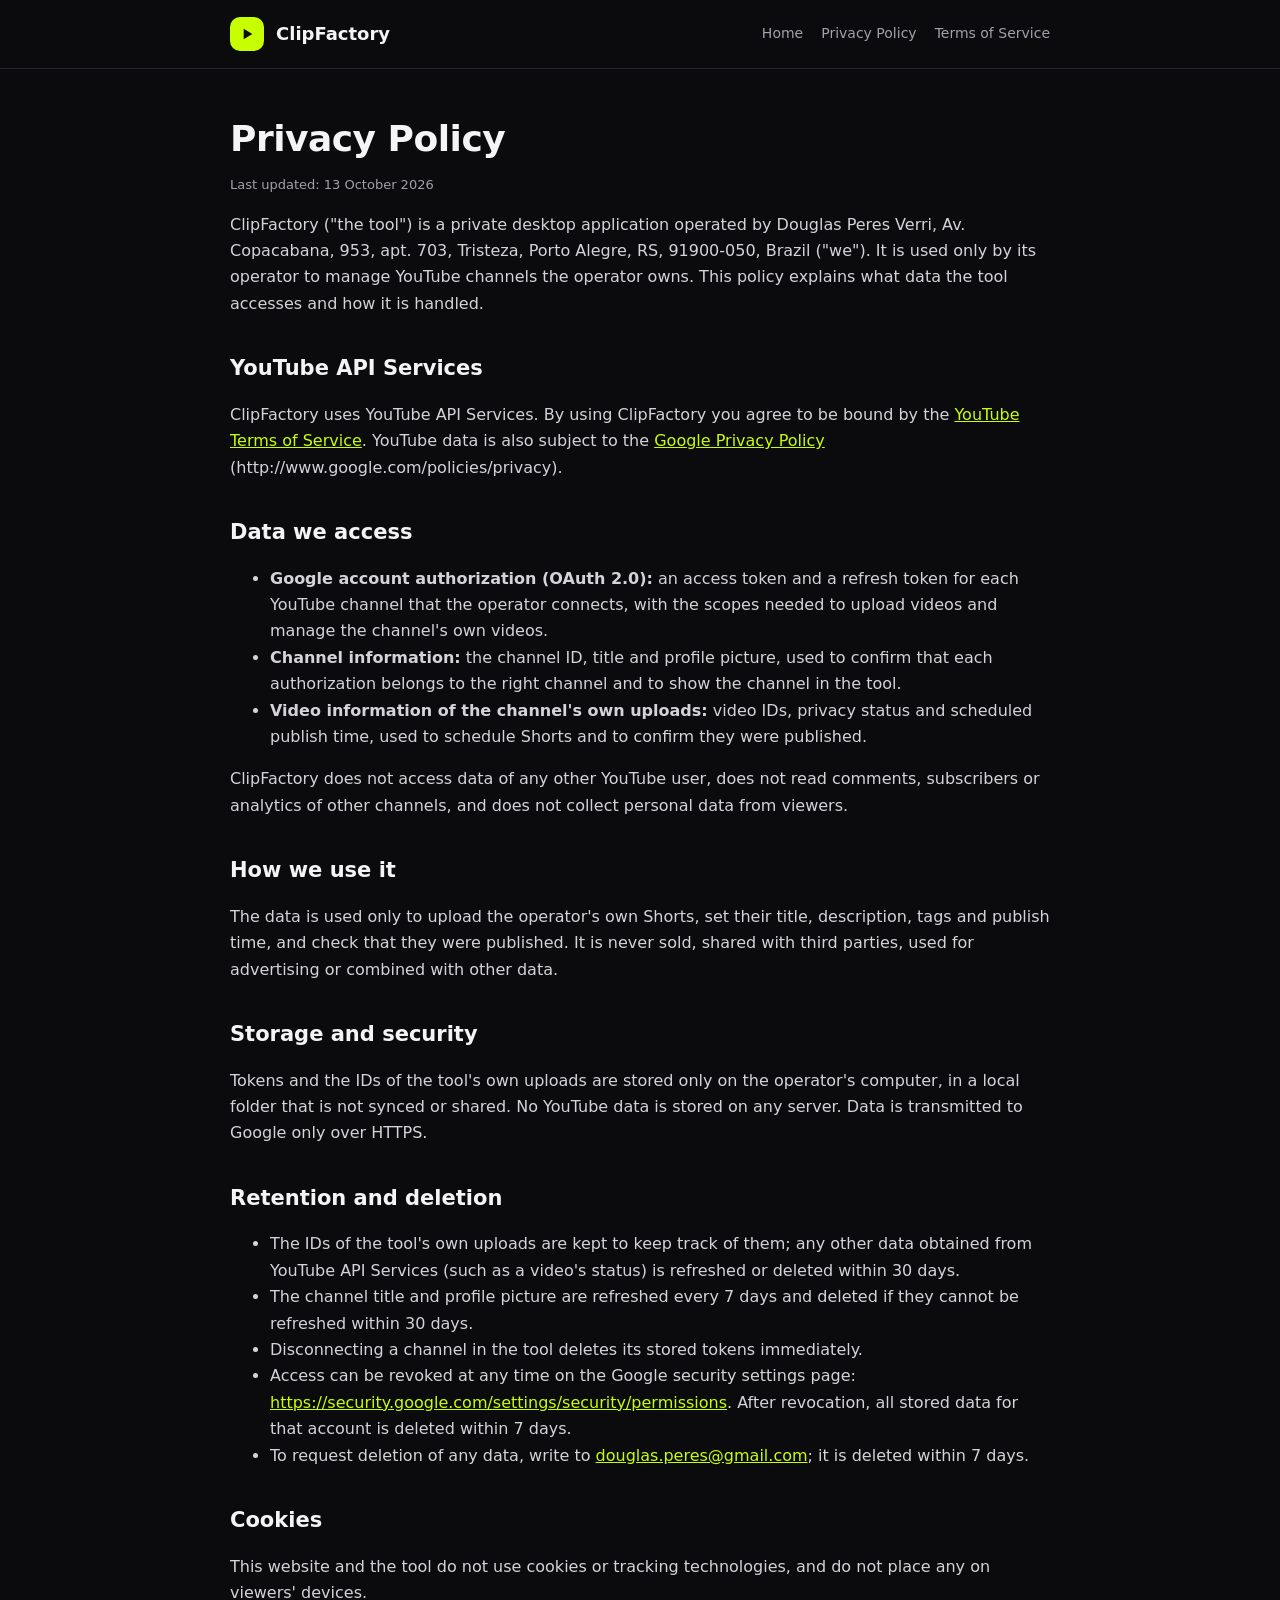
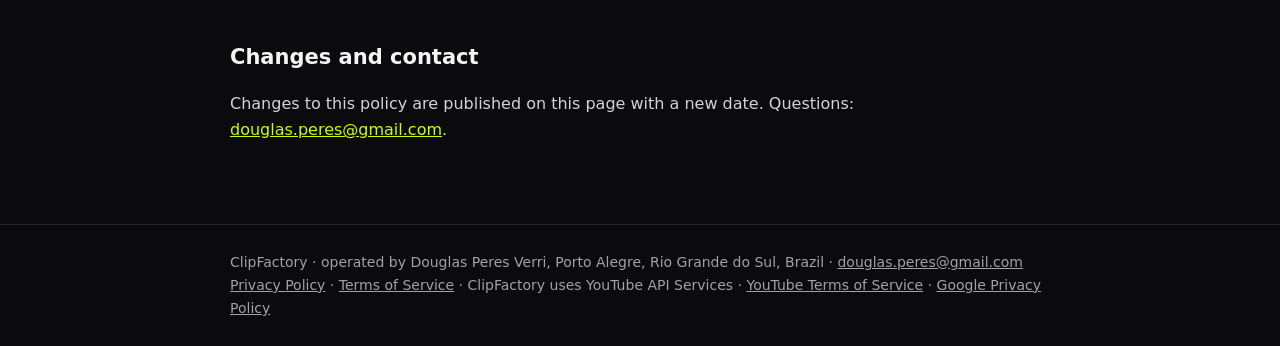
==== privacy.html @ 7c44194a "ClipFactory public site (homepage, privacy policy, terms)" ====
<!doctype html>
<html lang="en">
<head>
<meta charset="utf-8">
<meta name="viewport" content="width=device-width, initial-scale=1">
<title>Privacy Policy · ClipFactory</title>
<link rel="stylesheet" href="style.css">
</head>
<body>
<header><div class="wrap">
  <span class="logo"><svg width="16" height="16" viewBox="0 0 24 24"><path d="M7 4l13 8-13 8z" fill="#0b0d00"/></svg></span>
  <a class="brand" href="index.html">ClipFactory</a>
  <nav><a href="index.html">Home</a><a href="privacy.html">Privacy Policy</a><a href="terms.html">Terms of Service</a></nav>
</div></header>

<main><div class="wrap">
<h1>Privacy Policy</h1>
<p class="badge">Last updated: 13 October 2026</p>
<p>ClipFactory ("the tool") is a private desktop application operated by Douglas Peres Verri, Av. Copacabana, 953, apt. 703, Tristeza, Porto Alegre, RS, 91900-050, Brazil ("we"). It is used only by its
operator to manage YouTube channels the operator owns. This policy explains what data the tool accesses and how it is
handled.</p>

<h2>YouTube API Services</h2>
<p>ClipFactory uses YouTube API Services. By using ClipFactory you agree to be bound by the
<a href="https://www.youtube.com/t/terms">YouTube Terms of Service</a>. YouTube data is also subject to the
<a href="https://policies.google.com/privacy">Google Privacy Policy</a> (http://www.google.com/policies/privacy).</p>

<h2>Data we access</h2>
<ul>
  <li><b>Google account authorization (OAuth 2.0):</b> an access token and a refresh token for each YouTube channel that
  the operator connects, with the scopes needed to upload videos and manage the channel's own videos.</li>
  <li><b>Channel information:</b> the channel ID, title and profile picture, used to confirm that each authorization belongs
  to the right channel and to show the channel in the tool.</li>
  <li><b>Video information of the channel's own uploads:</b> video IDs, privacy status and scheduled publish time, used to
  schedule Shorts and to confirm they were published.</li>
</ul>
<p>ClipFactory does not access data of any other YouTube user, does not read comments, subscribers or analytics of other
channels, and does not collect personal data from viewers.</p>

<h2>How we use it</h2>
<p>The data is used only to upload the operator's own Shorts, set their title, description, tags and publish time, and check
that they were published. It is never sold, shared with third parties, used for advertising or combined with other data.</p>

<h2>Storage and security</h2>
<p>Tokens and the IDs of the tool's own uploads are stored only on the operator's computer, in a local folder that is not
synced or shared. No YouTube data is stored on any server. Data is transmitted to Google only over HTTPS.</p>

<h2>Retention and deletion</h2>
<ul>
  <li>The IDs of the tool's own uploads are kept to keep track of them; any other data obtained from YouTube API Services
  (such as a video's status) is refreshed or deleted within 30 days.</li>
  <li>The channel title and profile picture are refreshed every 7 days and deleted if they cannot be refreshed within
  30 days.</li>
  <li>Disconnecting a channel in the tool deletes its stored tokens immediately.</li>
  <li>Access can be revoked at any time on the Google security settings page:
  <a href="https://security.google.com/settings/security/permissions">https://security.google.com/settings/security/permissions</a>.
  After revocation, all stored data for that account is deleted within 7 days.</li>
  <li>To request deletion of any data, write to <a href="mailto:douglas.peres@gmail.com">douglas.peres@gmail.com</a>; it is deleted within 7 days.</li>
</ul>

<h2>Cookies</h2>
<p>This website and the tool do not use cookies or tracking technologies, and do not place any on viewers' devices.</p>

<h2>Changes and contact</h2>
<p>Changes to this policy are published on this page with a new date. Questions: <a href="mailto:douglas.peres@gmail.com">douglas.peres@gmail.com</a>.</p>
</div></main>
<footer><div class="wrap">
  ClipFactory · operated by Douglas Peres Verri, Porto Alegre, Rio Grande do Sul, Brazil · <a href="mailto:douglas.peres@gmail.com">douglas.peres@gmail.com</a><br>
  <a href="privacy.html">Privacy Policy</a> · <a href="terms.html">Terms of Service</a> · ClipFactory uses YouTube API Services ·
  <a href="https://www.youtube.com/t/terms">YouTube Terms of Service</a> · <a href="https://policies.google.com/privacy">Google Privacy Policy</a>
</div></footer>

</body>
</html>
---- style.css ----
:root { --bg: #0b0b0e; --surface: #141418; --line: #26262d; --text: #f4f4f5; --text2: #a1a1aa; --acc: #c8ff00; --yt: #ff0033; }
* { box-sizing: border-box; }
body { margin: 0; background: var(--bg); color: var(--text); font: 16px/1.65 system-ui, -apple-system, "Segoe UI", Roboto, sans-serif; }
a { color: var(--acc); }
.wrap { max-width: 860px; margin: 0 auto; padding: 0 20px; }
header { border-bottom: 1px solid var(--line); }
header .wrap { display: flex; align-items: center; gap: 12px; height: 68px; }
.logo { width: 34px; height: 34px; border-radius: 10px; background: var(--acc); display: grid; place-items: center; }
.brand { font-weight: 700; font-size: 18px; color: var(--text); text-decoration: none; }
nav { margin-left: auto; display: flex; gap: 18px; font-size: 14px; }
nav a { color: var(--text2); text-decoration: none; } nav a:hover { color: var(--text); }
main { padding: 48px 0 64px; }
h1 { font-size: 36px; line-height: 1.2; margin: 0 0 14px; letter-spacing: -.5px; }
h2 { font-size: 21px; margin: 34px 0 8px; }
p, li { color: #d4d4d8; }
.lead { font-size: 19px; color: var(--text2); max-width: 680px; }
.card { background: var(--surface); border: 1px solid var(--line); border-radius: 16px; padding: 22px 24px; margin-top: 26px; }
.yt { display: inline-flex; align-items: center; gap: 10px; font-weight: 600; }
.badge { font-size: 13px; color: var(--text2); }
footer { border-top: 1px solid var(--line); padding: 26px 0; font-size: 14px; color: var(--text2); }
footer a { color: var(--text2); }
.grid { display: grid; grid-template-columns: repeat(auto-fit, minmax(220px, 1fr)); gap: 14px; margin-top: 18px; }
.grid .card { margin: 0; }
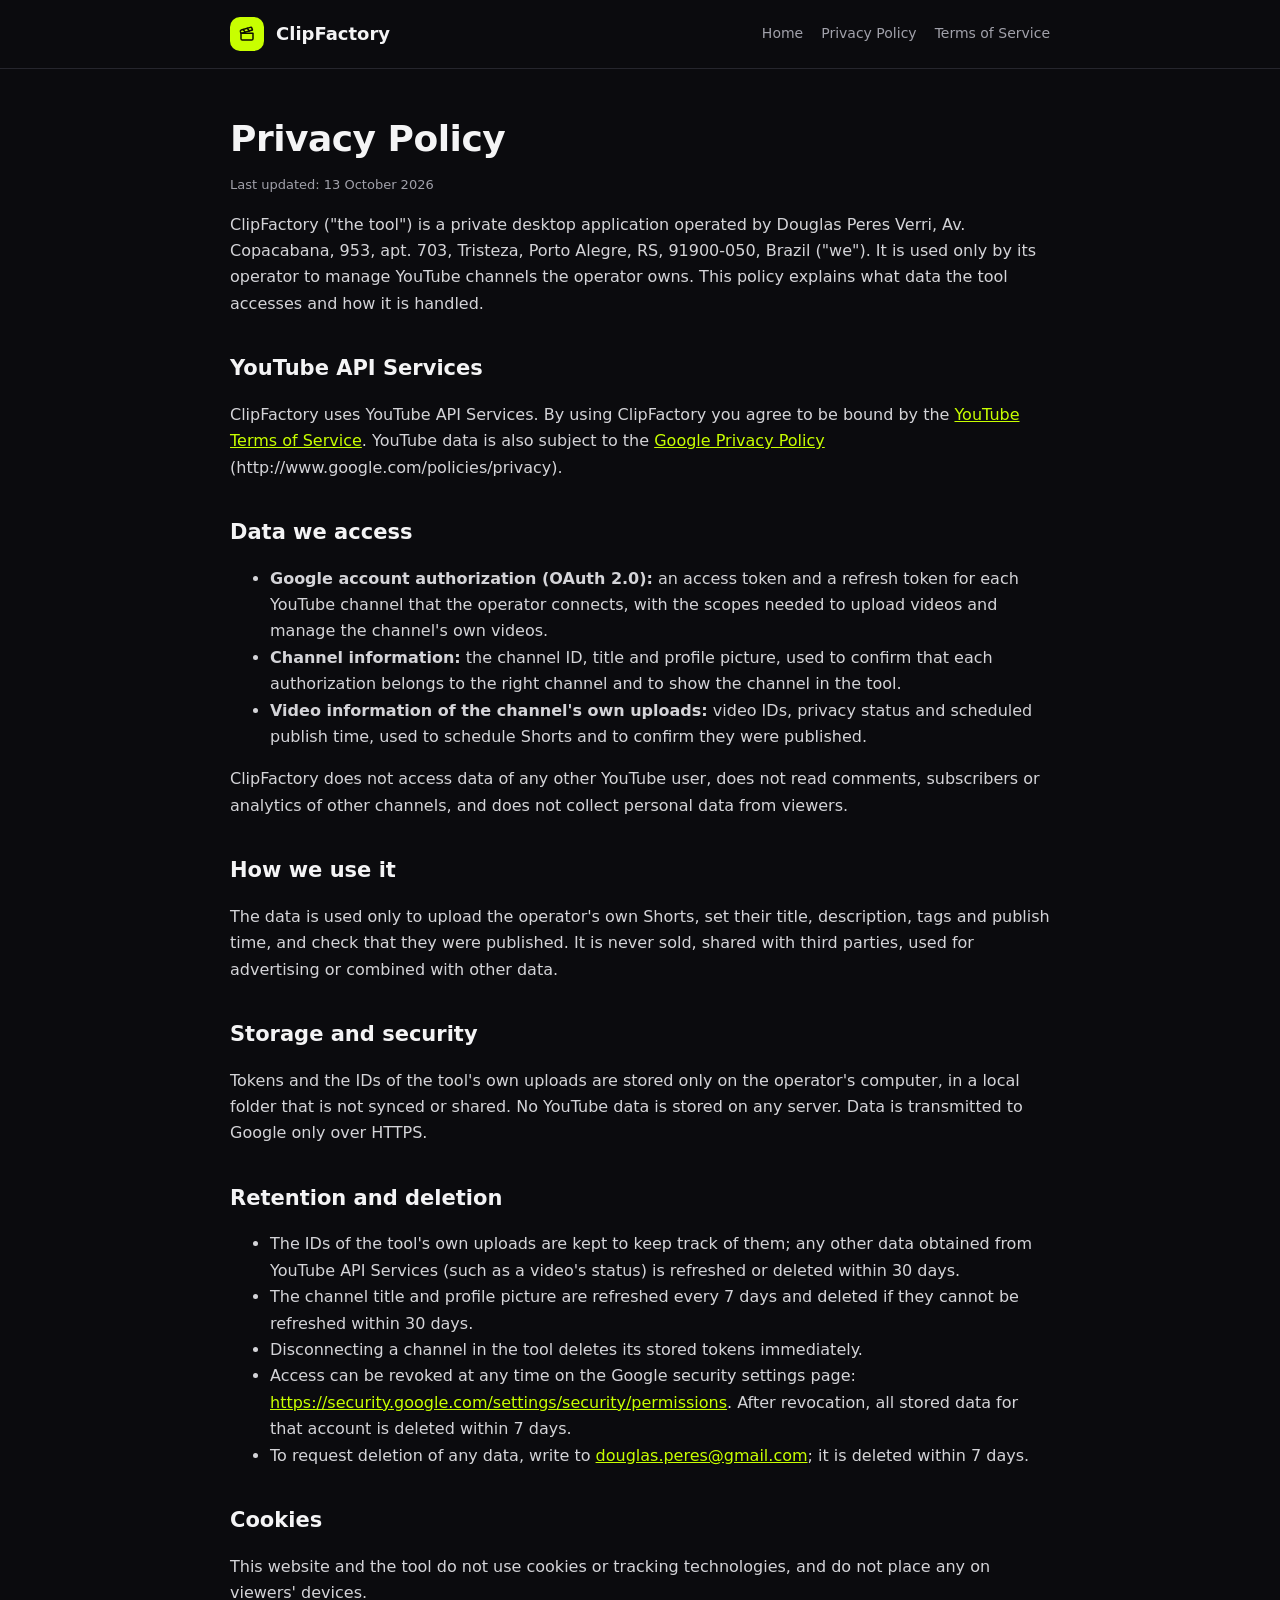
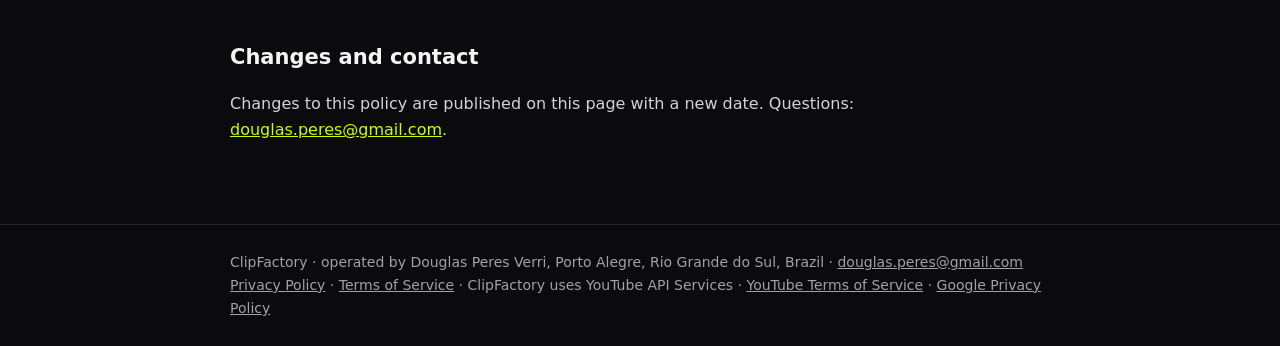
==== commit b9a17caa: "Generic logo; privacy policy: channel data refresh" ====
--- a/privacy.html
+++ b/privacy.html
@@ -8,7 +8,7 @@
 </head>
 <body>
 <header><div class="wrap">
-  <span class="logo"><svg width="16" height="16" viewBox="0 0 24 24"><path d="M7 4l13 8-13 8z" fill="#0b0d00"/></svg></span>
+  <span class="logo"><svg width="16" height="16" viewBox="0 0 24 24" fill="none" stroke="#0b0d00" stroke-width="2.2" stroke-linecap="round" stroke-linejoin="round"><path d="M20.2 6 3 11l-.9-2.4c-.3-1.1.3-2.2 1.3-2.5l13.5-4c1.1-.3 2.2.3 2.5 1.3Z"/><path d="m6.2 5.3 3.1 3.9"/><path d="m12.4 3.4 3.1 4"/><path d="M3 11h18v8a2 2 0 0 1-2 2H5a2 2 0 0 1-2-2Z"/></svg></span>
   <a class="brand" href="index.html">ClipFactory</a>
   <nav><a href="index.html">Home</a><a href="privacy.html">Privacy Policy</a><a href="terms.html">Terms of Service</a></nav>
 </div></header>
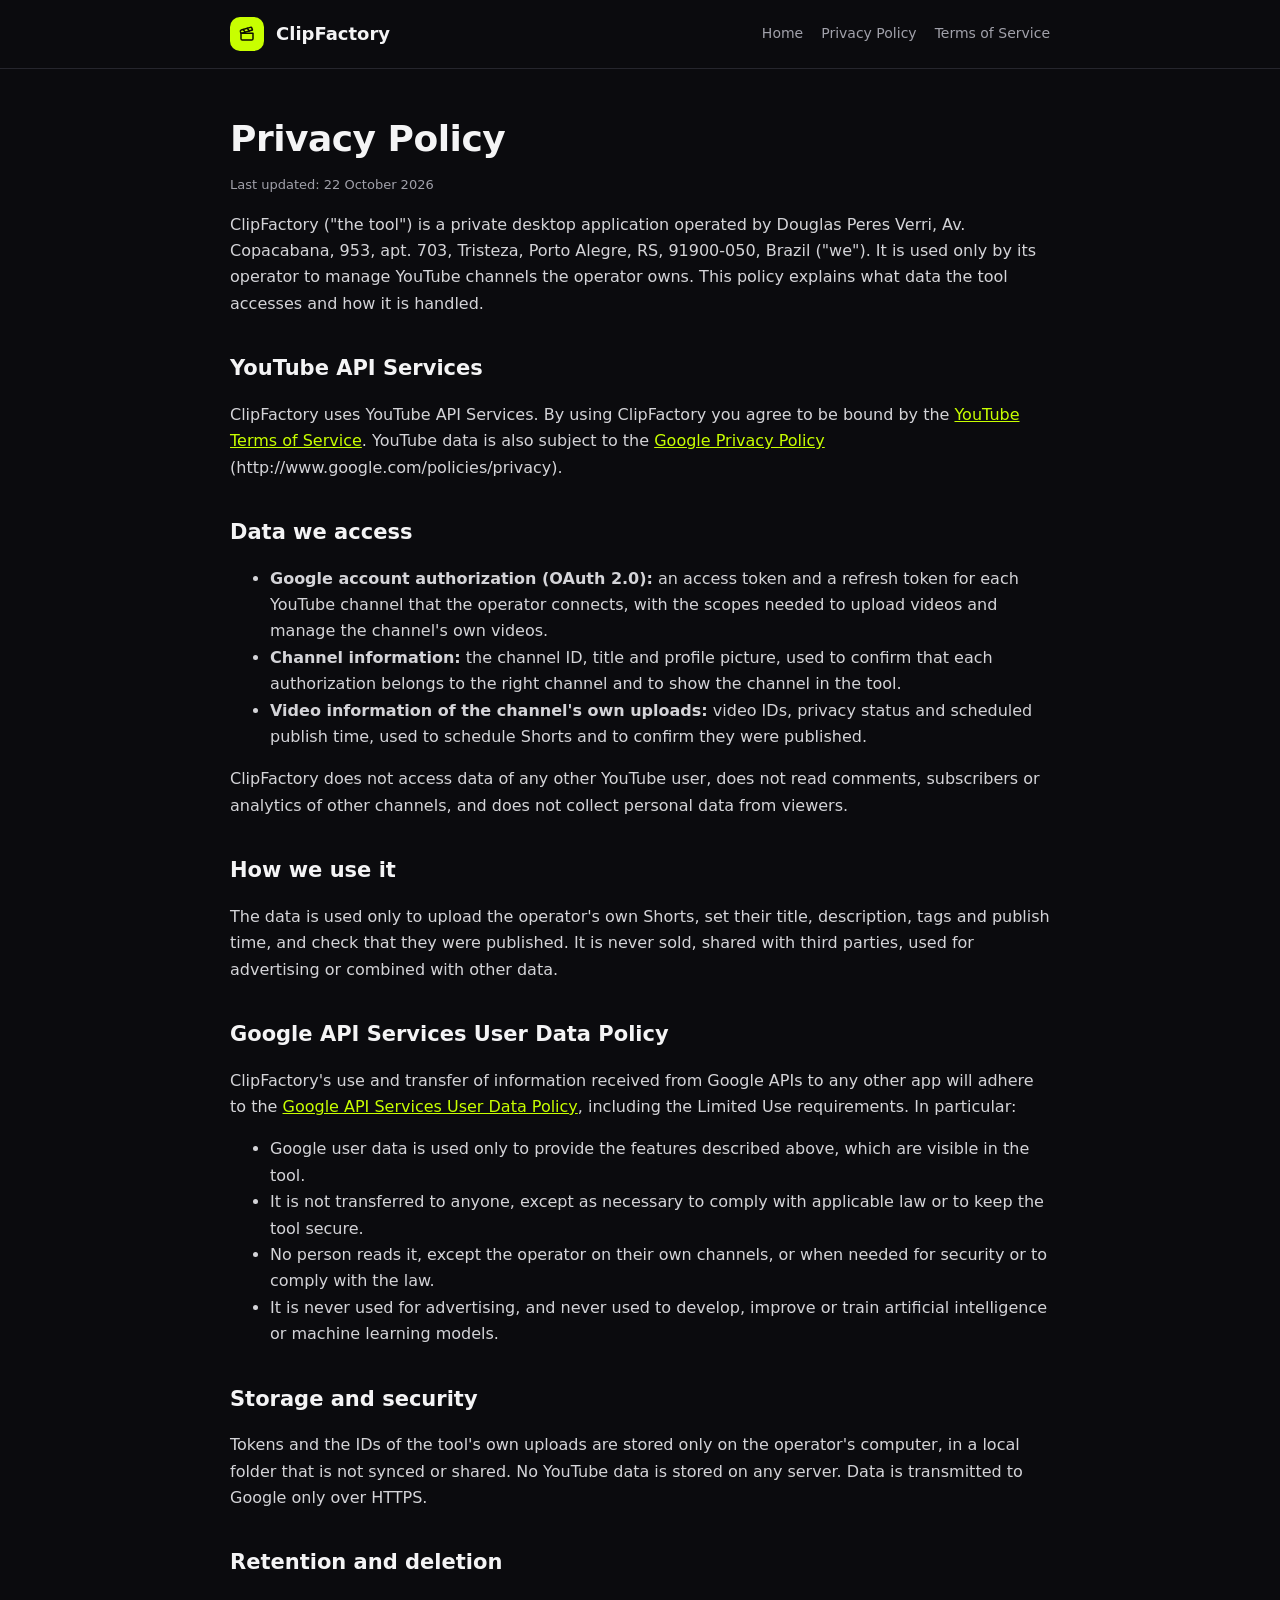
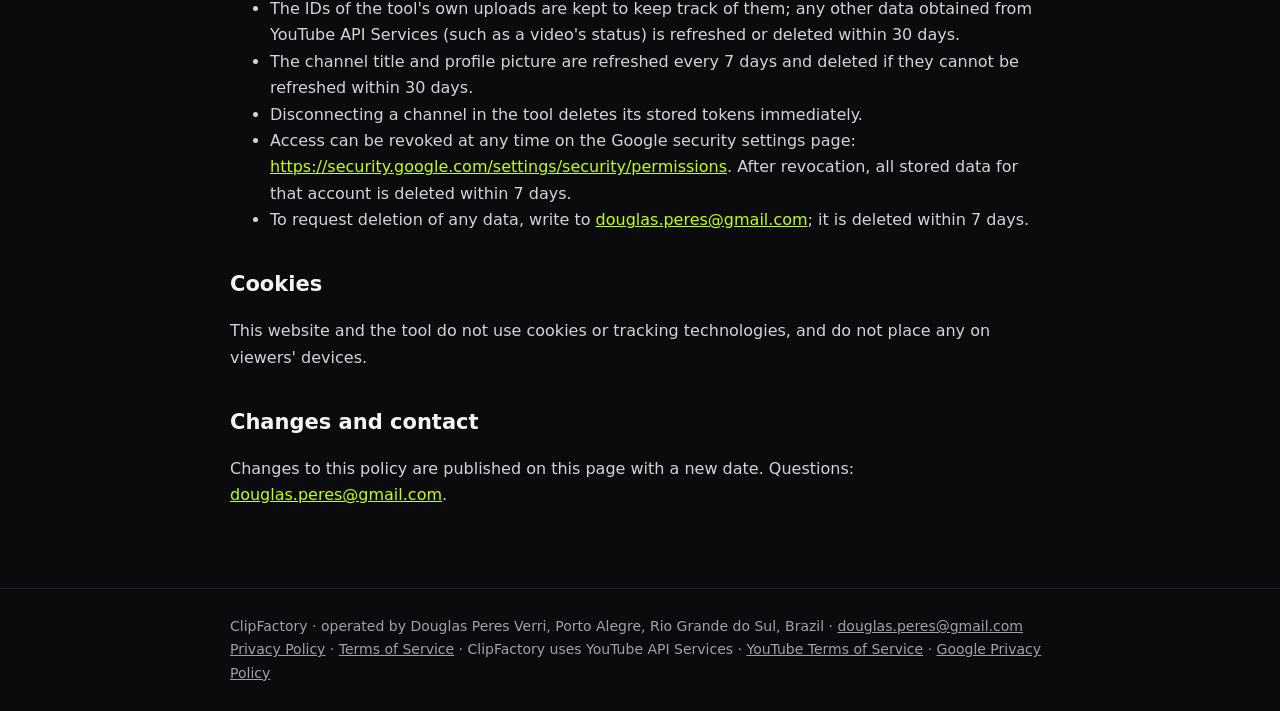
==== commit e715dd1e: "Custom domain clipfactory.com.br; Google API Services User Data Policy (Limited Use) and Google acco" ====
--- a/privacy.html
+++ b/privacy.html
@@ -15,7 +15,7 @@
 
 <main><div class="wrap">
 <h1>Privacy Policy</h1>
-<p class="badge">Last updated: 13 October 2026</p>
+<p class="badge">Last updated: 22 October 2026</p>
 <p>ClipFactory ("the tool") is a private desktop application operated by Douglas Peres Verri, Av. Copacabana, 953, apt. 703, Tristeza, Porto Alegre, RS, 91900-050, Brazil ("we"). It is used only by its
 operator to manage YouTube channels the operator owns. This policy explains what data the tool accesses and how it is
 handled.</p>
@@ -40,6 +40,19 @@
 <h2>How we use it</h2>
 <p>The data is used only to upload the operator's own Shorts, set their title, description, tags and publish time, and check
 that they were published. It is never sold, shared with third parties, used for advertising or combined with other data.</p>
+
+<h2>Google API Services User Data Policy</h2>
+<p>ClipFactory's use and transfer of information received from Google APIs to any other app will adhere to the
+<a href="https://developers.google.com/terms/api-services-user-data-policy">Google API Services User Data Policy</a>,
+including the Limited Use requirements. In particular:</p>
+<ul>
+  <li>Google user data is used only to provide the features described above, which are visible in the tool.</li>
+  <li>It is not transferred to anyone, except as necessary to comply with applicable law or to keep the tool secure.</li>
+  <li>No person reads it, except the operator on their own channels, or when needed for security or to comply with the
+  law.</li>
+  <li>It is never used for advertising, and never used to develop, improve or train artificial intelligence or machine
+  learning models.</li>
+</ul>
 
 <h2>Storage and security</h2>
 <p>Tokens and the IDs of the tool's own uploads are stored only on the operator's computer, in a local folder that is not
--- a/style.css
+++ b/style.css
@@ -17,6 +17,7 @@
 .card { background: var(--surface); border: 1px solid var(--line); border-radius: 16px; padding: 22px 24px; margin-top: 26px; }
 .yt { display: inline-flex; align-items: center; gap: 10px; font-weight: 600; }
 .badge { font-size: 13px; color: var(--text2); }
+code { font-size: 14px; background: var(--surface); border: 1px solid var(--line); border-radius: 6px; padding: 1px 6px; }
 footer { border-top: 1px solid var(--line); padding: 26px 0; font-size: 14px; color: var(--text2); }
 footer a { color: var(--text2); }
 .grid { display: grid; grid-template-columns: repeat(auto-fit, minmax(220px, 1fr)); gap: 14px; margin-top: 18px; }
